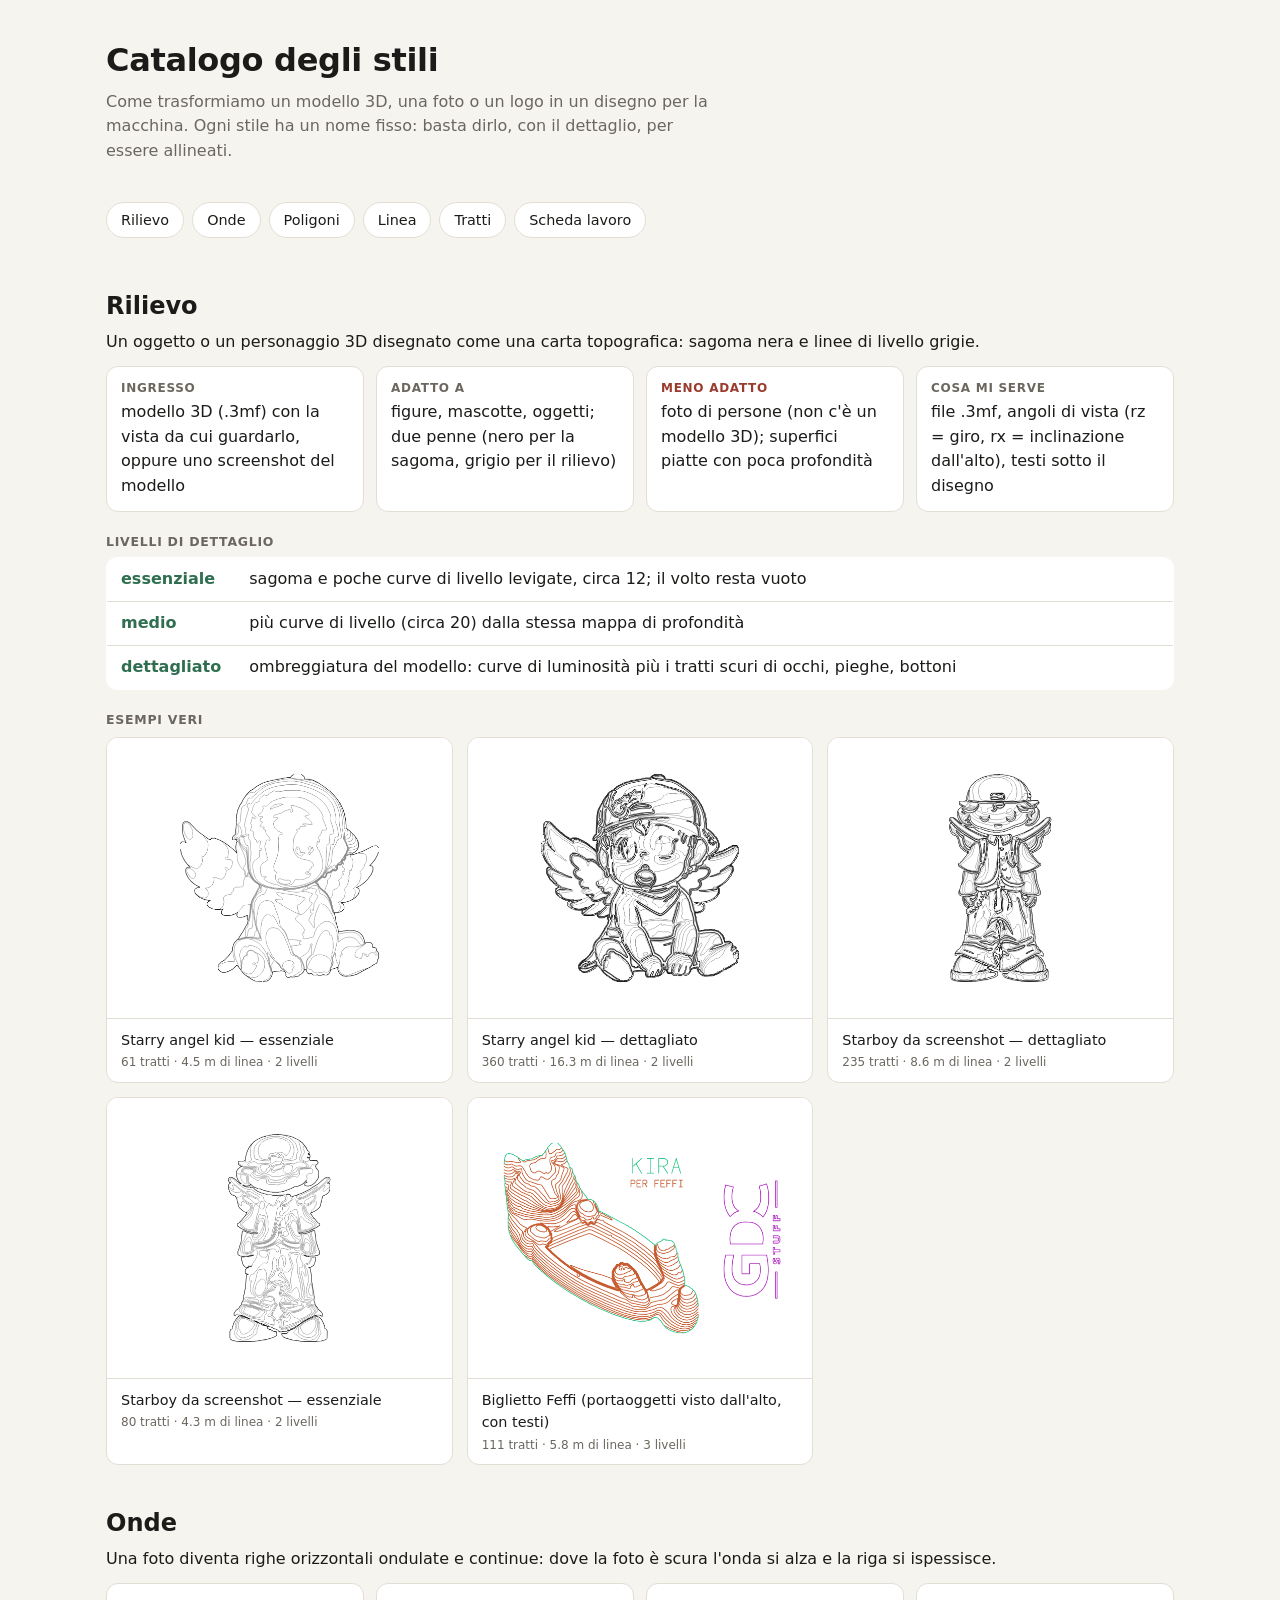
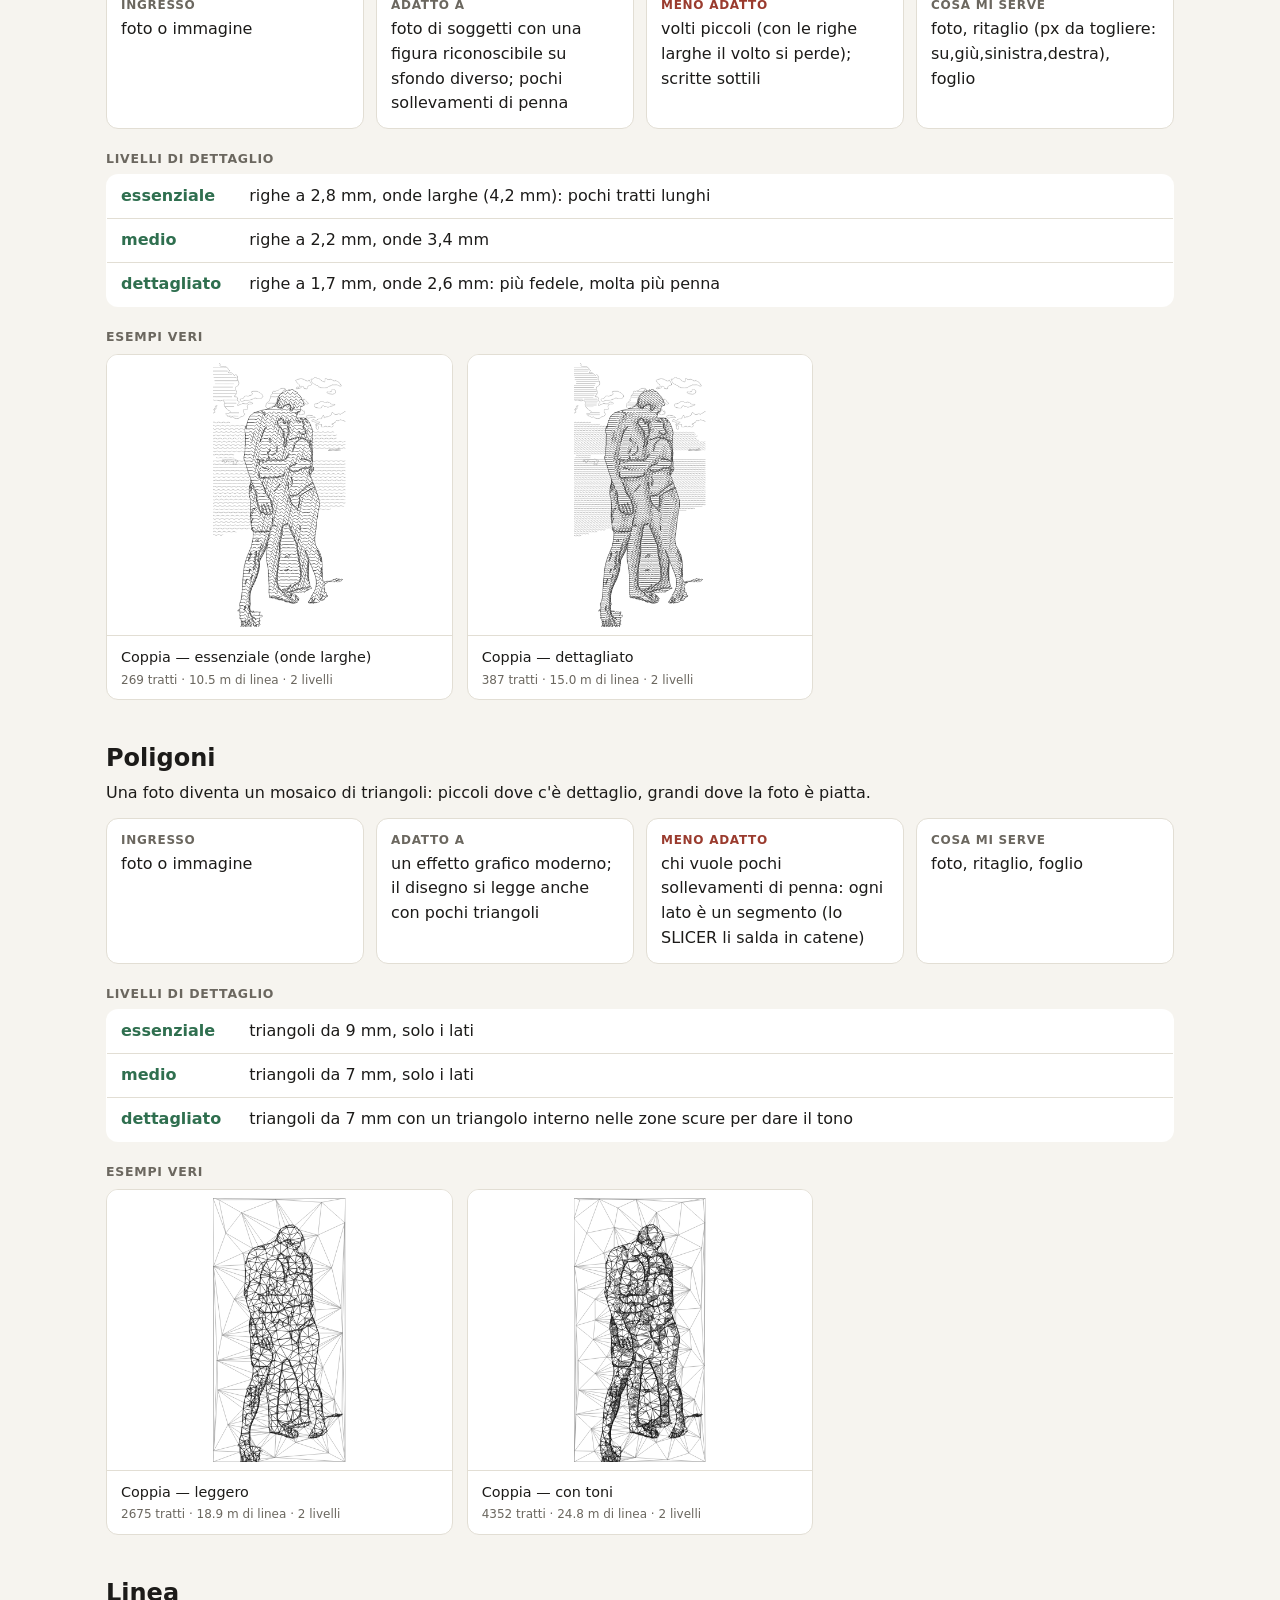
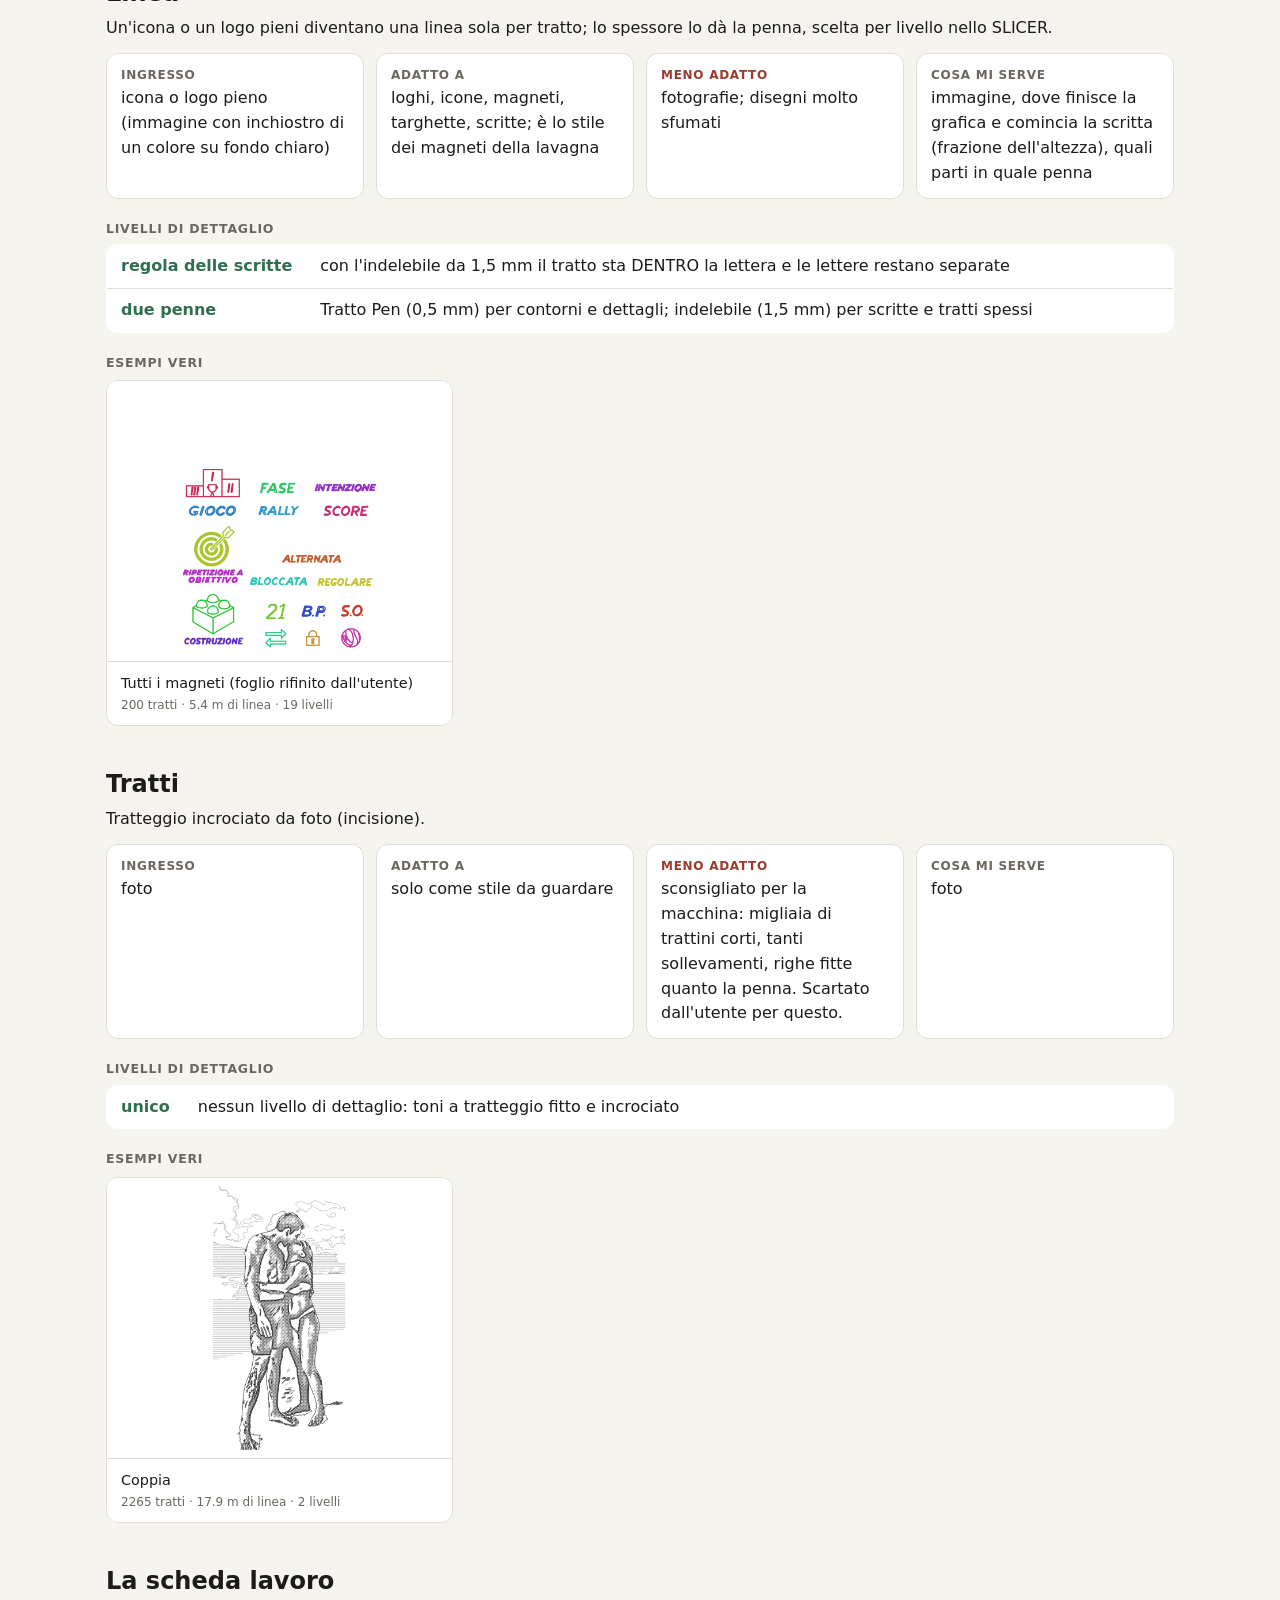
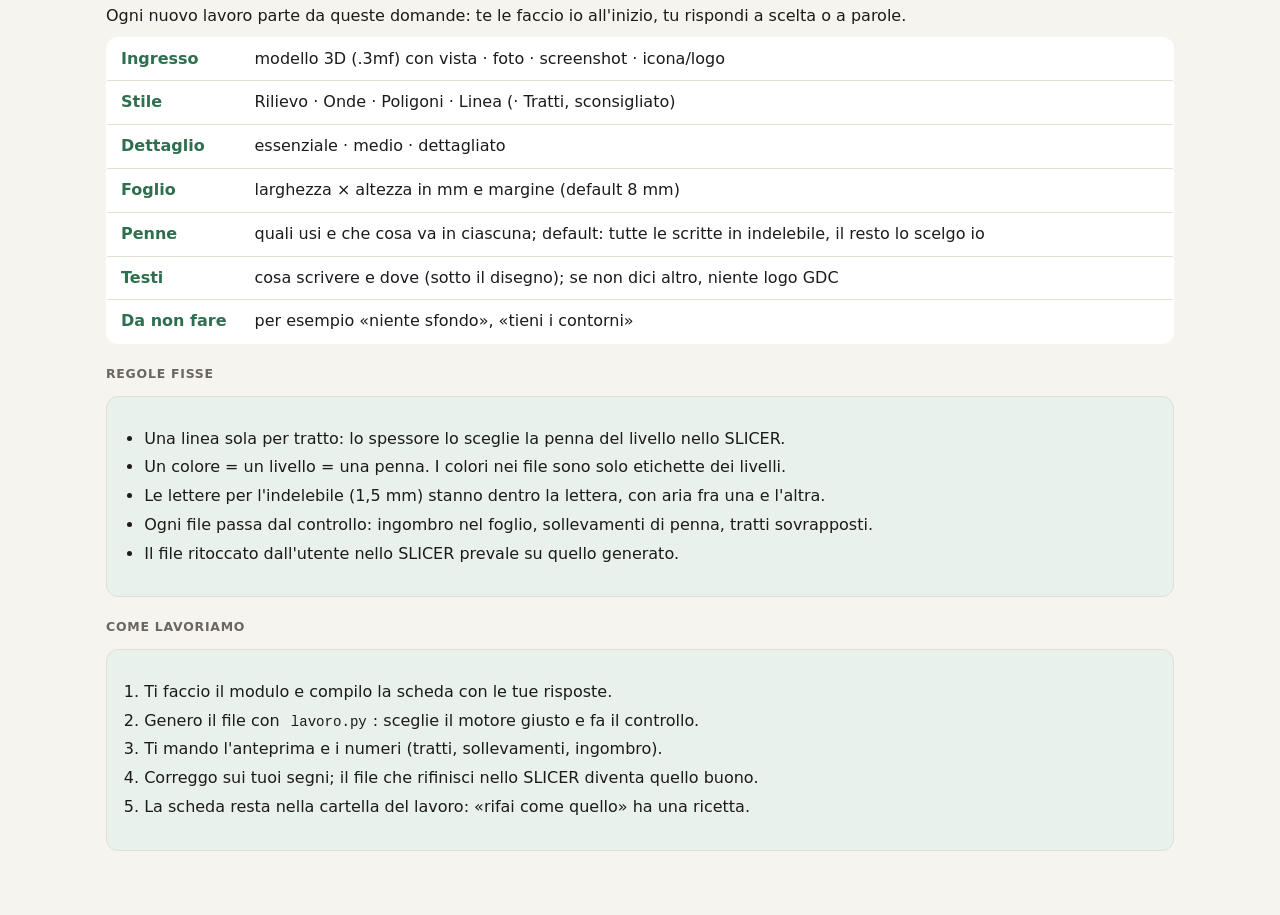
==== stampe/catalogo/index.html @ 612699ee "Stampe: scheda lavoro, lavoro.py unico, controlla.py, stile Linea, catalogo con anteprime Co-Authore" ====
<!doctype html><html lang="it"><head><meta charset="utf-8"><meta name="viewport" content="width=device-width,initial-scale=1"><title>Catalogo stili</title><style>
:root{--bg:#f6f4ef;--card:#fff;--ink:#1c1b19;--mut:#6b675f;--line:#e2ded4;--acc:#2f6f4f;--acc2:#e9f1ec;--bad:#9a3b2e}
@media (prefers-color-scheme:dark){:root{--bg:#171715;--card:#22211f;--ink:#efece4;--mut:#a39f94;--line:#383630;--acc:#7fc29c;--acc2:#1f2e26;--bad:#e08b7d}}
*{box-sizing:border-box}html{scroll-behavior:smooth}
body{margin:0;background:var(--bg);color:var(--ink);font:16px/1.55 system-ui,-apple-system,Segoe UI,Roboto,sans-serif}
.w{max-width:1100px;margin:0 auto;padding:0 16px 64px}
header{padding:36px 0 8px}h1{font-size:2rem;margin:0 0 4px;letter-spacing:-.01em}header p{color:var(--mut);margin:0;max-width:60ch}
nav{display:flex;flex-wrap:wrap;gap:8px;margin:20px 0 4px;position:sticky;top:0;background:var(--bg);padding:10px 0;z-index:2}
nav a{padding:6px 14px;border:1px solid var(--line);border-radius:99px;color:var(--ink);text-decoration:none;font-size:.9rem;background:var(--card)}
nav a:hover{border-color:var(--acc);color:var(--acc)}
section{margin-top:40px;scroll-margin-top:64px}h2{font-size:1.5rem;margin:0 0 4px}h3{font-size:1rem;margin:20px 0 6px;color:var(--mut);font-weight:600;text-transform:uppercase;letter-spacing:.06em;font-size:.78rem}
.lead{margin:0 0 8px}.meta{display:grid;grid-template-columns:repeat(auto-fit,minmax(240px,1fr));gap:12px;margin:12px 0}
.meta div{background:var(--card);border:1px solid var(--line);border-radius:12px;padding:12px 14px}.meta b{display:block;font-size:.75rem;text-transform:uppercase;letter-spacing:.06em;color:var(--mut);margin-bottom:2px}
.meta .no b{color:var(--bad)}
table{border-collapse:collapse;width:100%;background:var(--card);border:1px solid var(--line);border-radius:12px;overflow:hidden}
td{padding:9px 14px;border-top:1px solid var(--line);vertical-align:top}tr:first-child td{border-top:0}td:first-child{white-space:nowrap;font-weight:600;color:var(--acc);width:1%}
.gal{display:grid;grid-template-columns:repeat(auto-fill,minmax(260px,1fr));gap:14px;margin-top:8px}
figure{margin:0;background:var(--card);border:1px solid var(--line);border-radius:12px;overflow:hidden}
figure img{display:block;width:100%;height:280px;object-fit:contain;background:#fff;padding:8px}
figcaption{padding:10px 14px;font-size:.9rem;border-top:1px solid var(--line)}figcaption small{display:block;color:var(--mut);margin-top:2px}
ol,ul{padding-left:1.2em}li{margin:4px 0}.box{background:var(--acc2);border:1px solid var(--line);border-radius:12px;padding:14px 18px;margin-top:12px}
code{background:var(--acc2);padding:1px 6px;border-radius:6px;font-size:.88em}
</style></head><body><div class="w"><header><h1>Catalogo degli stili</h1><p>Come trasformiamo un modello 3D, una foto o un logo in un disegno per la macchina. Ogni stile ha un nome fisso: basta dirlo, con il dettaglio, per essere allineati.</p></header><nav><a href="#rilievo">Rilievo</a><a href="#onde">Onde</a><a href="#poligoni">Poligoni</a><a href="#linea">Linea</a><a href="#tratti">Tratti</a><a href="#scheda">Scheda lavoro</a></nav><section id="rilievo"><h2>Rilievo</h2><p class="lead">Un oggetto o un personaggio 3D disegnato come una carta topografica: sagoma nera e linee di livello grigie.</p><div class="meta"><div><b>Ingresso</b>modello 3D (.3mf) con la vista da cui guardarlo, oppure uno screenshot del modello</div><div><b>Adatto a</b>figure, mascotte, oggetti; due penne (nero per la sagoma, grigio per il rilievo)</div><div class="no"><b>Meno adatto</b>foto di persone (non c&#x27;è un modello 3D); superfici piatte con poca profondità</div><div><b>Cosa mi serve</b>file .3mf, angoli di vista (rz = giro, rx = inclinazione dall&#x27;alto), testi sotto il disegno</div></div><h3>Livelli di dettaglio</h3><table><tr><td>essenziale</td><td>sagoma e poche curve di livello levigate, circa 12; il volto resta vuoto</td></tr><tr><td>medio</td><td>più curve di livello (circa 20) dalla stessa mappa di profondità</td></tr><tr><td>dettagliato</td><td>ombreggiatura del modello: curve di luminosità più i tratti scuri di occhi, pieghe, bottoni</td></tr></table><h3>Esempi veri</h3><div class="gal"><figure><img alt="Starry angel kid — essenziale" src="[data-uri]"><figcaption>Starry angel kid — essenziale<small>61 tratti · 4.5 m di linea · 2 livelli</small></figcaption></figure><figure><img alt="Starry angel kid — dettagliato" src="[data-uri]"><figcaption>Starry angel kid — dettagliato<small>360 tratti · 16.3 m di linea · 2 livelli</small></figcaption></figure><figure><img alt="Starboy da screenshot — dettagliato" src="[data-uri]"><figcaption>Starboy da screenshot — dettagliato<small>235 tratti · 8.6 m di linea · 2 livelli</small></figcaption></figure><figure><img alt="Starboy da screenshot — essenziale" src="[data-uri]"><figcaption>Starboy da screenshot — essenziale<small>80 tratti · 4.3 m di linea · 2 livelli</small></figcaption></figure><figure><img alt="Biglietto Feffi (portaoggetti visto dall&#x27;alto, con testi)" src="[data-uri]"><figcaption>Biglietto Feffi (portaoggetti visto dall&#x27;alto, con testi)<small>111 tratti · 5.8 m di linea · 3 livelli</small></figcaption></figure></div></section><section id="onde"><h2>Onde</h2><p class="lead">Una foto diventa righe orizzontali ondulate e continue: dove la foto è scura l&#x27;onda si alza e la riga si ispessisce.</p><div class="meta"><div><b>Ingresso</b>foto o immagine</div><div><b>Adatto a</b>foto di soggetti con una figura riconoscibile su sfondo diverso; pochi sollevamenti di penna</div><div class="no"><b>Meno adatto</b>volti piccoli (con le righe larghe il volto si perde); scritte sottili</div><div><b>Cosa mi serve</b>foto, ritaglio (px da togliere: su,giù,sinistra,destra), foglio</div></div><h3>Livelli di dettaglio</h3><table><tr><td>essenziale</td><td>righe a 2,8 mm, onde larghe (4,2 mm): pochi tratti lunghi</td></tr><tr><td>medio</td><td>righe a 2,2 mm, onde 3,4 mm</td></tr><tr><td>dettagliato</td><td>righe a 1,7 mm, onde 2,6 mm: più fedele, molta più penna</td></tr></table><h3>Esempi veri</h3><div class="gal"><figure><img alt="Coppia — essenziale (onde larghe)" src="[data-uri]"><figcaption>Coppia — essenziale (onde larghe)<small>269 tratti · 10.5 m di linea · 2 livelli</small></figcaption></figure><figure><img alt="Coppia — dettagliato" src="[data-uri]"><figcaption>Coppia — dettagliato<small>387 tratti · 15.0 m di linea · 2 livelli</small></figcaption></figure></div></section><section id="poligoni"><h2>Poligoni</h2><p class="lead">Una foto diventa un mosaico di triangoli: piccoli dove c&#x27;è dettaglio, grandi dove la foto è piatta.</p><div class="meta"><div><b>Ingresso</b>foto o immagine</div><div><b>Adatto a</b>un effetto grafico moderno; il disegno si legge anche con pochi triangoli</div><div class="no"><b>Meno adatto</b>chi vuole pochi sollevamenti di penna: ogni lato è un segmento (lo SLICER li salda in catene)</div><div><b>Cosa mi serve</b>foto, ritaglio, foglio</div></div><h3>Livelli di dettaglio</h3><table><tr><td>essenziale</td><td>triangoli da 9 mm, solo i lati</td></tr><tr><td>medio</td><td>triangoli da 7 mm, solo i lati</td></tr><tr><td>dettagliato</td><td>triangoli da 7 mm con un triangolo interno nelle zone scure per dare il tono</td></tr></table><h3>Esempi veri</h3><div class="gal"><figure><img alt="Coppia — leggero" src="[data-uri]"><figcaption>Coppia — leggero<small>2675 tratti · 18.9 m di linea · 2 livelli</small></figcaption></figure><figure><img alt="Coppia — con toni" src="[data-uri]"><figcaption>Coppia — con toni<small>4352 tratti · 24.8 m di linea · 2 livelli</small></figcaption></figure></div></section><section id="linea"><h2>Linea</h2><p class="lead">Un&#x27;icona o un logo pieni diventano una linea sola per tratto; lo spessore lo dà la penna, scelta per livello nello SLICER.</p><div class="meta"><div><b>Ingresso</b>icona o logo pieno (immagine con inchiostro di un colore su fondo chiaro)</div><div><b>Adatto a</b>loghi, icone, magneti, targhette, scritte; è lo stile dei magneti della lavagna</div><div class="no"><b>Meno adatto</b>fotografie; disegni molto sfumati</div><div><b>Cosa mi serve</b>immagine, dove finisce la grafica e comincia la scritta (frazione dell&#x27;altezza), quali parti in quale penna</div></div><h3>Livelli di dettaglio</h3><table><tr><td>regola delle scritte</td><td>con l&#x27;indelebile da 1,5 mm il tratto sta DENTRO la lettera e le lettere restano separate</td></tr><tr><td>due penne</td><td>Tratto Pen (0,5 mm) per contorni e dettagli; indelebile (1,5 mm) per scritte e tratti spessi</td></tr></table><h3>Esempi veri</h3><div class="gal"><figure><img alt="Tutti i magneti (foglio rifinito dall&#x27;utente)" src="[data-uri]"><figcaption>Tutti i magneti (foglio rifinito dall&#x27;utente)<small>200 tratti · 5.4 m di linea · 19 livelli</small></figcaption></figure></div></section><section id="tratti"><h2>Tratti</h2><p class="lead">Tratteggio incrociato da foto (incisione).</p><div class="meta"><div><b>Ingresso</b>foto</div><div><b>Adatto a</b>solo come stile da guardare</div><div class="no"><b>Meno adatto</b>sconsigliato per la macchina: migliaia di trattini corti, tanti sollevamenti, righe fitte quanto la penna. Scartato dall&#x27;utente per questo.</div><div><b>Cosa mi serve</b>foto</div></div><h3>Livelli di dettaglio</h3><table><tr><td>unico</td><td>nessun livello di dettaglio: toni a tratteggio fitto e incrociato</td></tr></table><h3>Esempi veri</h3><div class="gal"><figure><img alt="Coppia" src="[data-uri]"><figcaption>Coppia<small>2265 tratti · 17.9 m di linea · 2 livelli</small></figcaption></figure></div></section><section id="scheda"><h2>La scheda lavoro</h2><p class="lead">Ogni nuovo lavoro parte da queste domande: te le faccio io all'inizio, tu rispondi a scelta o a parole.</p><table><tr><td>Ingresso</td><td>modello 3D (.3mf) con vista · foto · screenshot · icona/logo</td></tr><tr><td>Stile</td><td>Rilievo · Onde · Poligoni · Linea (· Tratti, sconsigliato)</td></tr><tr><td>Dettaglio</td><td>essenziale · medio · dettagliato</td></tr><tr><td>Foglio</td><td>larghezza × altezza in mm e margine (default 8 mm)</td></tr><tr><td>Penne</td><td>quali usi e che cosa va in ciascuna; default: tutte le scritte in indelebile, il resto lo scelgo io</td></tr><tr><td>Testi</td><td>cosa scrivere e dove (sotto il disegno); se non dici altro, niente logo GDC</td></tr><tr><td>Da non fare</td><td>per esempio «niente sfondo», «tieni i contorni»</td></tr></table><h3>Regole fisse</h3><div class="box"><ul><li>Una linea sola per tratto: lo spessore lo sceglie la penna del livello nello SLICER.</li><li>Un colore = un livello = una penna. I colori nei file sono solo etichette dei livelli.</li><li>Le lettere per l&#x27;indelebile (1,5 mm) stanno dentro la lettera, con aria fra una e l&#x27;altra.</li><li>Ogni file passa dal controllo: ingombro nel foglio, sollevamenti di penna, tratti sovrapposti.</li><li>Il file ritoccato dall&#x27;utente nello SLICER prevale su quello generato.</li></ul></div><h3>Come lavoriamo</h3><div class="box"><ol><li>Ti faccio il modulo e compilo la scheda con le tue risposte.</li><li>Genero il file con <code>lavoro.py</code>: sceglie il motore giusto e fa il controllo.</li><li>Ti mando l'anteprima e i numeri (tratti, sollevamenti, ingombro).</li><li>Correggo sui tuoi segni; il file che rifinisci nello SLICER diventa quello buono.</li><li>La scheda resta nella cartella del lavoro: «rifai come quello» ha una ricetta.</li></ol></div></section></div></body></html>
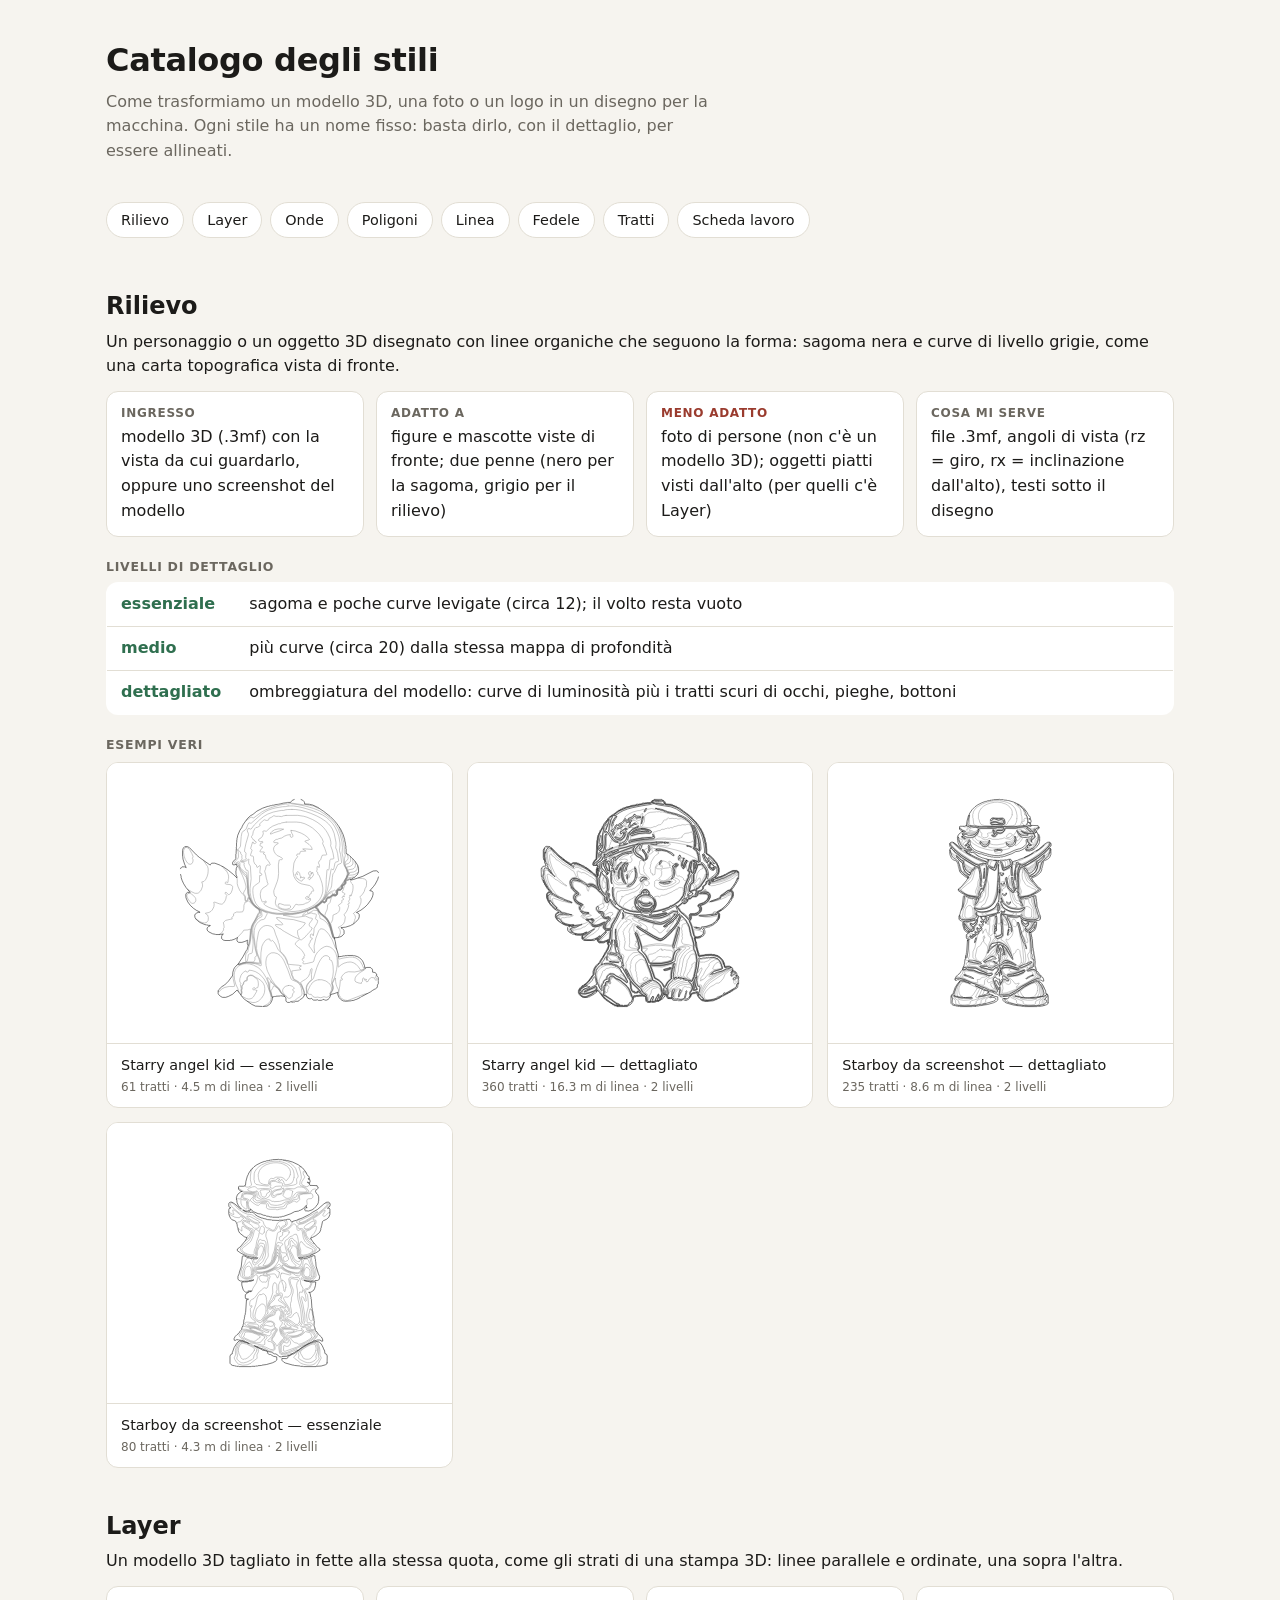
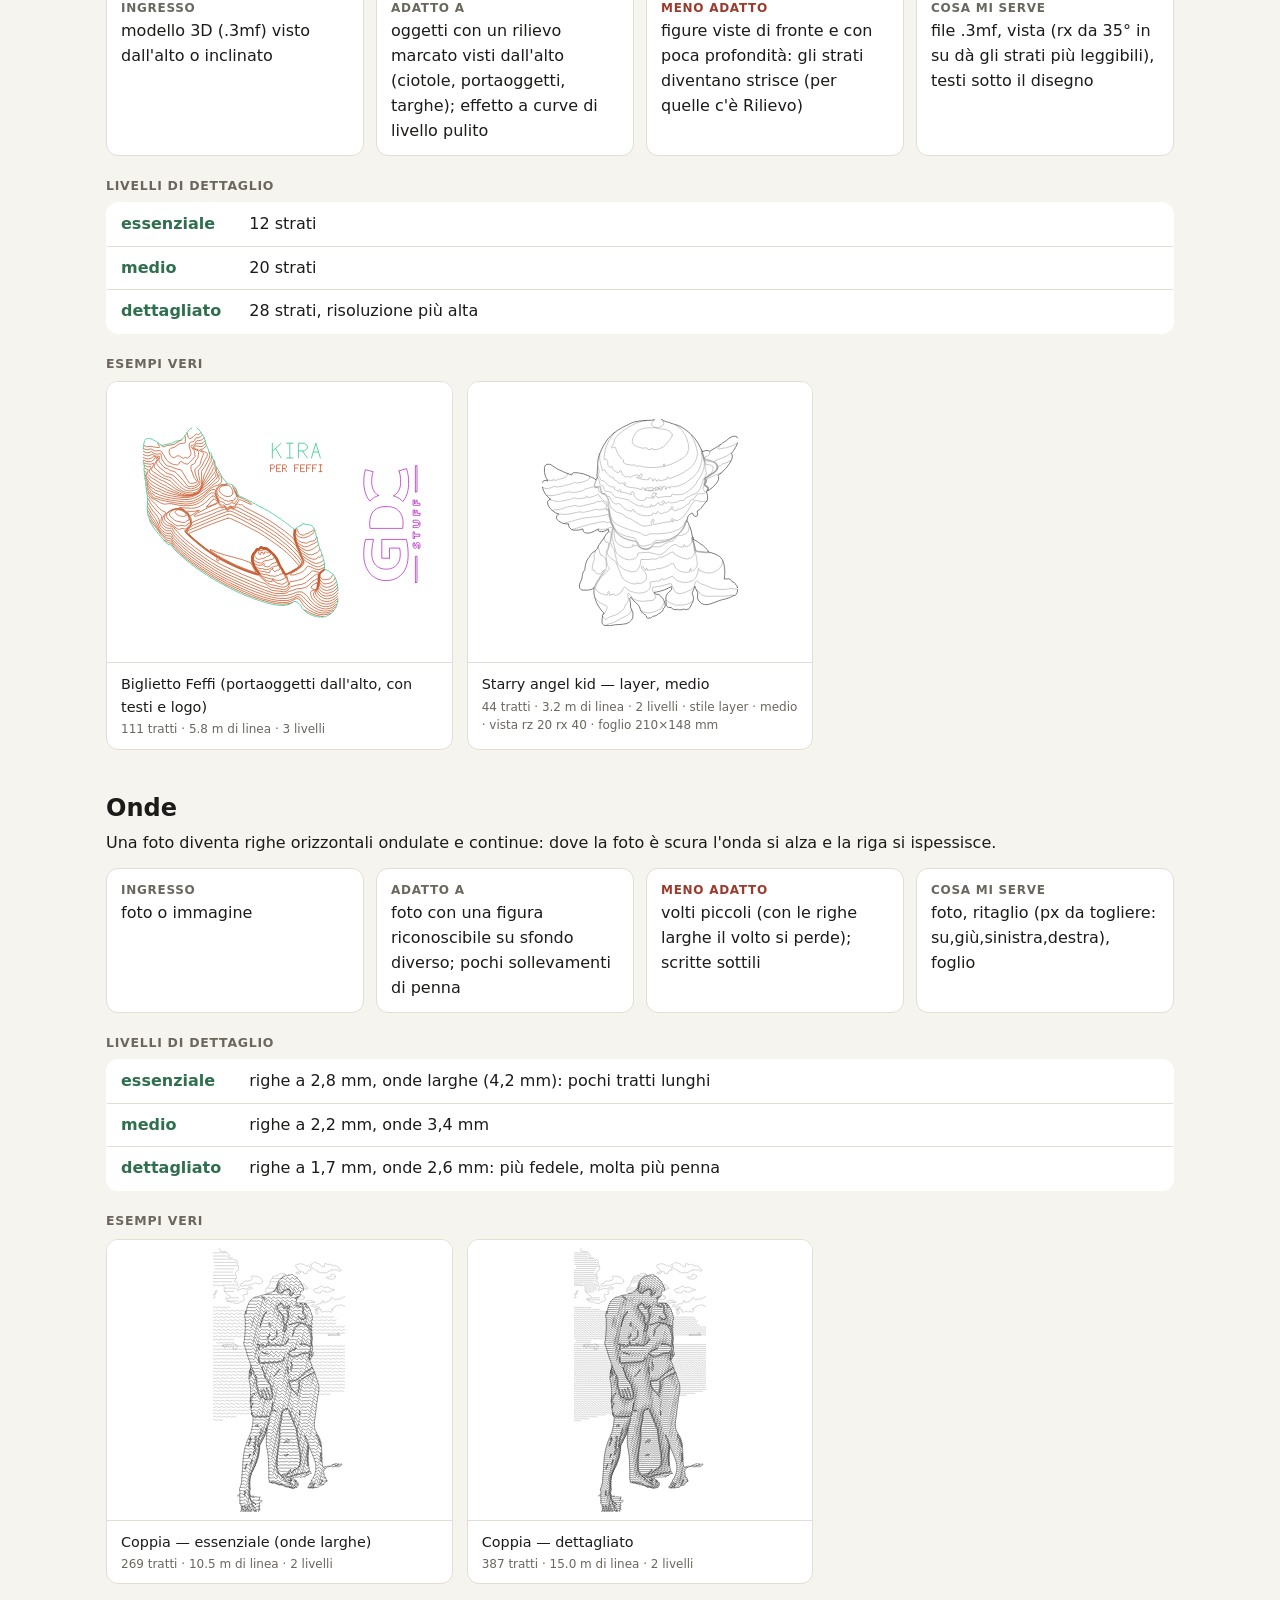
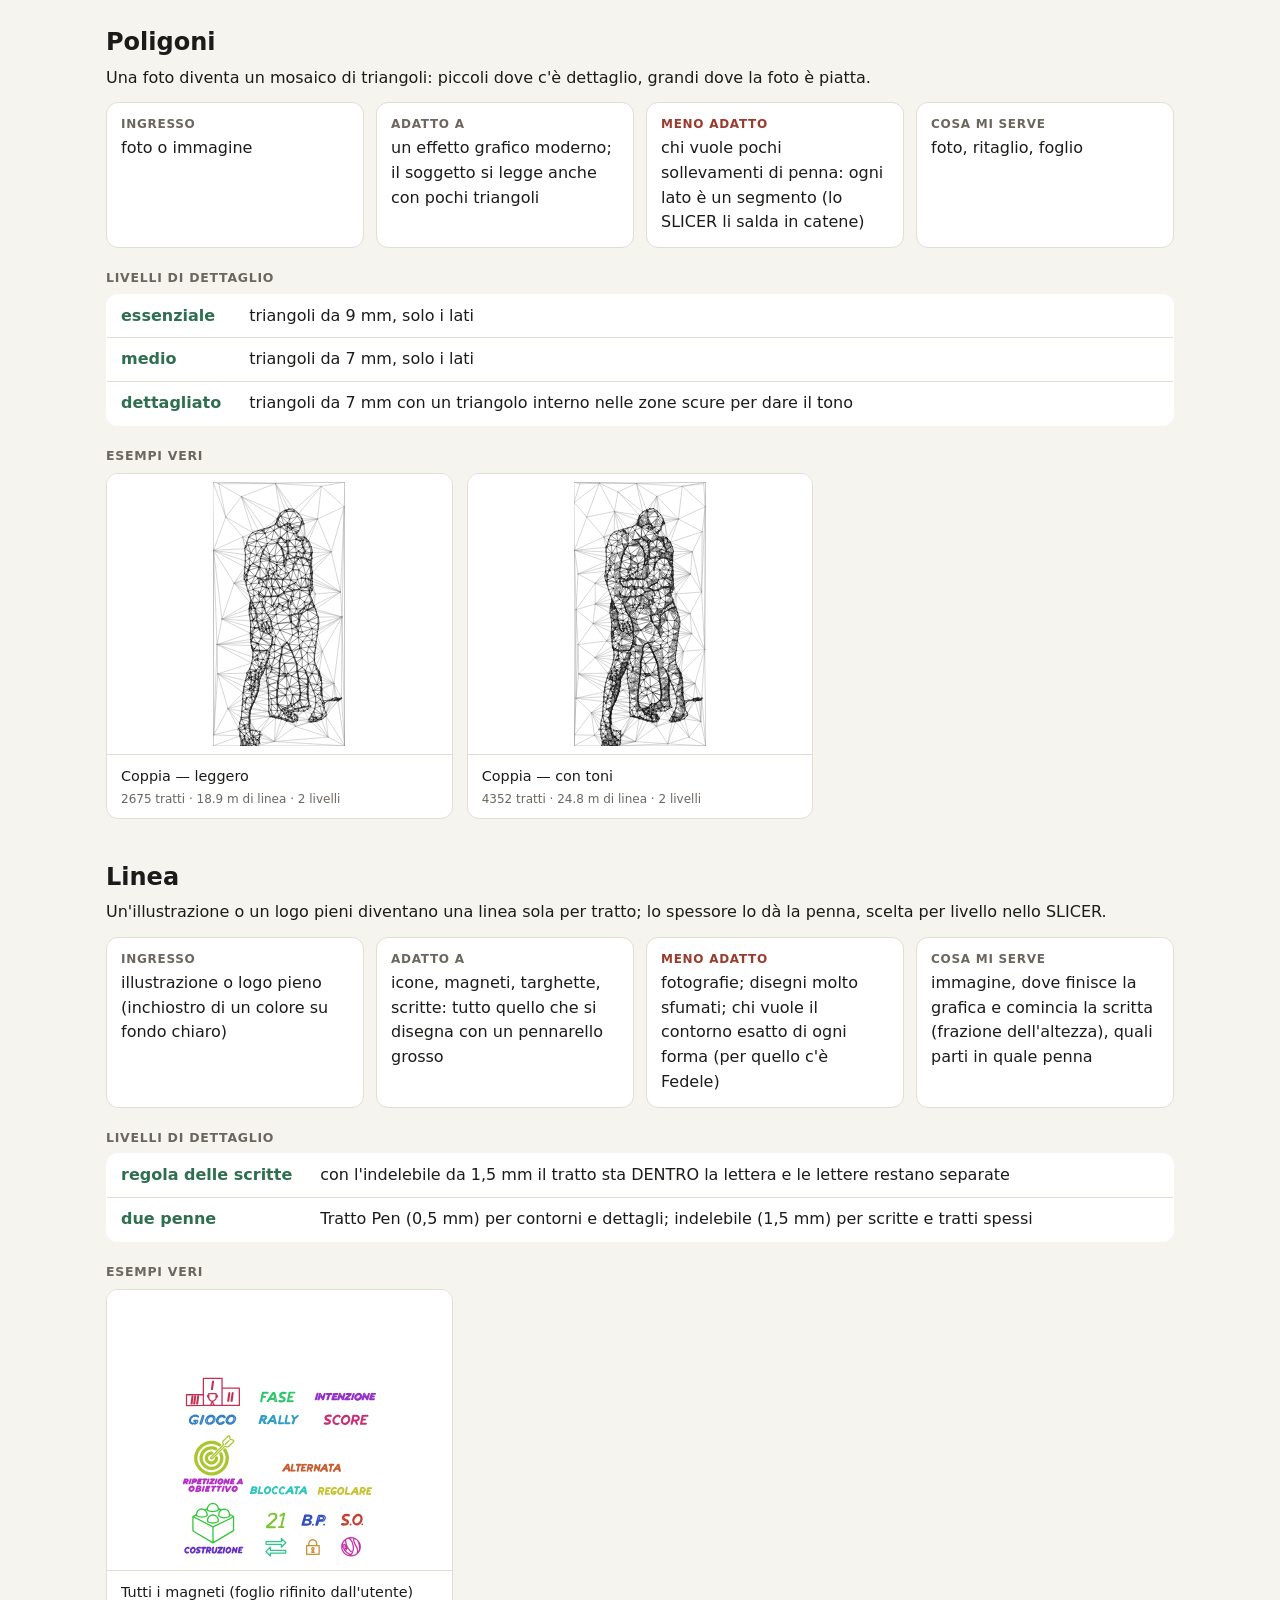
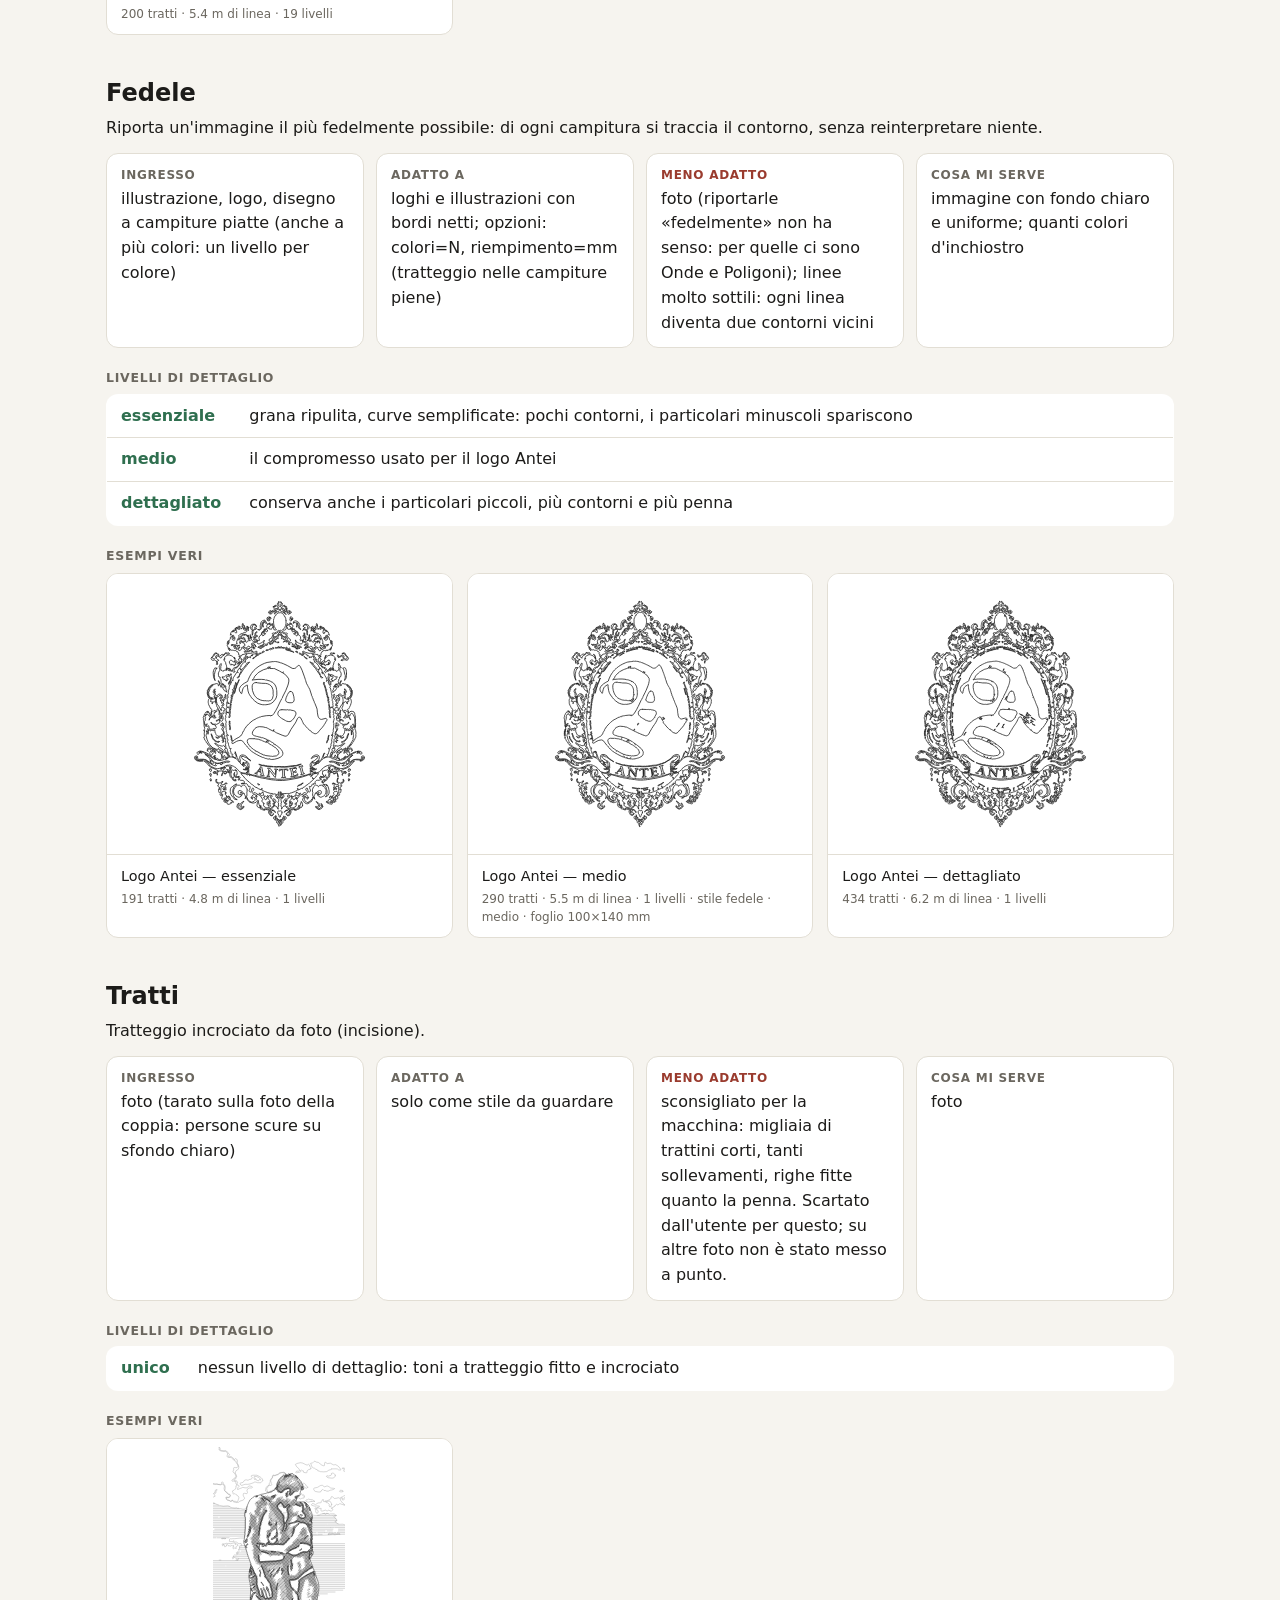
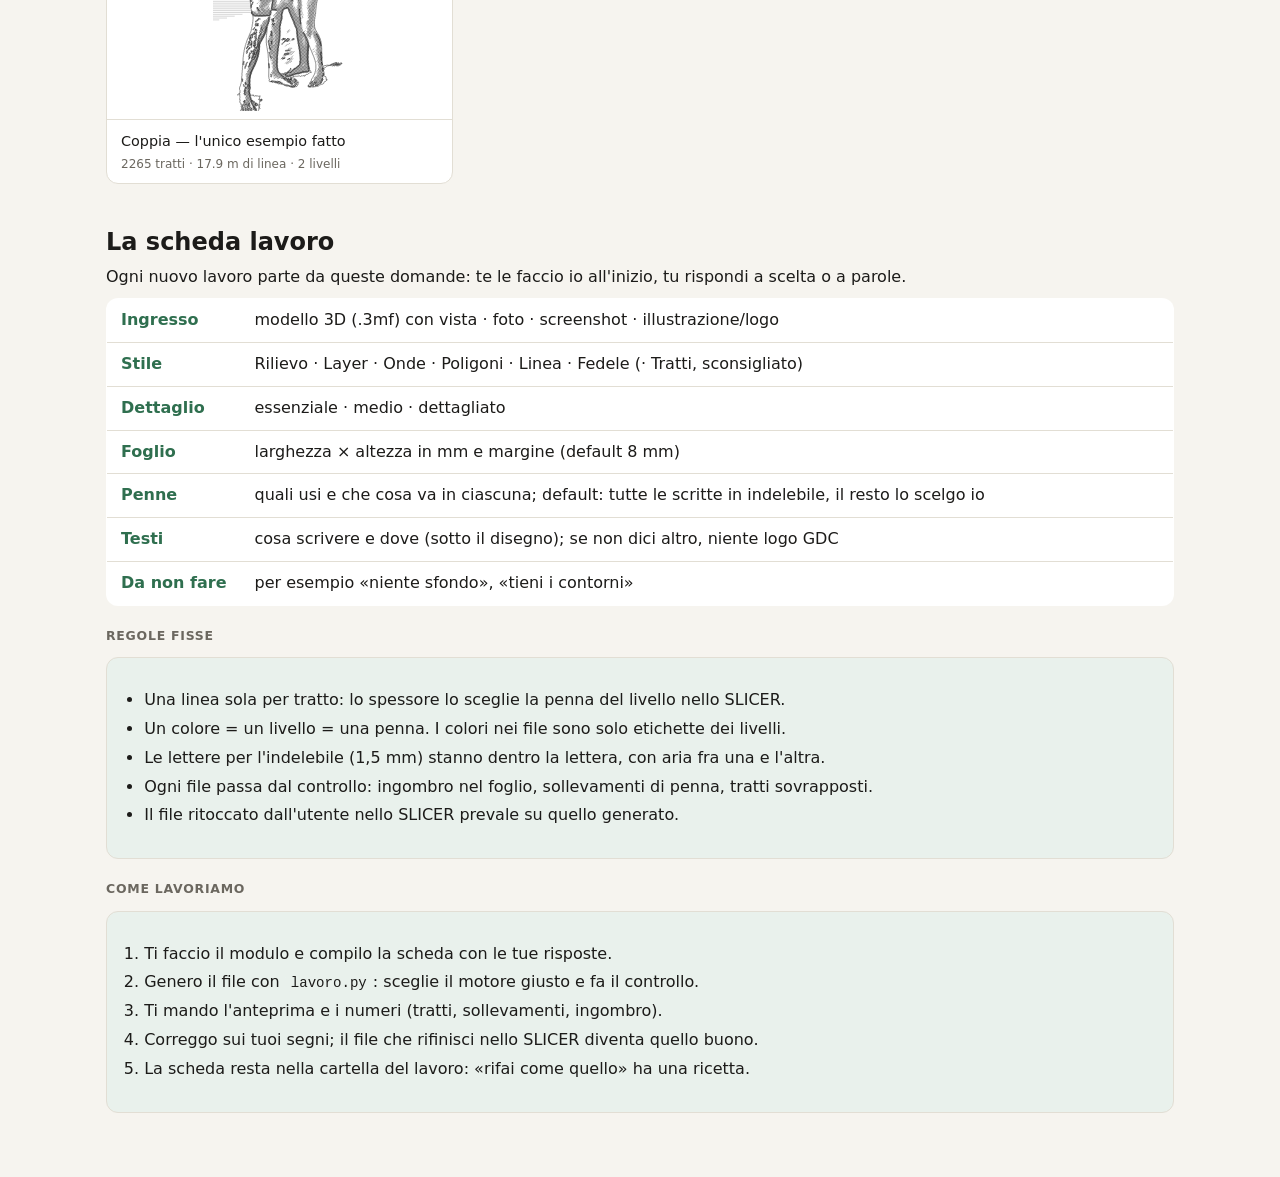
==== commit 51a0a9ee: "Stampe: stili Layer e Fedele, catalogo con anteprime apribili in grande, esempi nuovi Co-Authored-By" ====
--- a/stampe/catalogo/index.html
+++ b/stampe/catalogo/index.html
@@ -16,8 +16,33 @@
 td{padding:9px 14px;border-top:1px solid var(--line);vertical-align:top}tr:first-child td{border-top:0}td:first-child{white-space:nowrap;font-weight:600;color:var(--acc);width:1%}
 .gal{display:grid;grid-template-columns:repeat(auto-fill,minmax(260px,1fr));gap:14px;margin-top:8px}
 figure{margin:0;background:var(--card);border:1px solid var(--line);border-radius:12px;overflow:hidden}
-figure img{display:block;width:100%;height:280px;object-fit:contain;background:#fff;padding:8px}
+figure button{display:block;width:100%;padding:0;border:0;background:#fff;cursor:zoom-in}
+figure button:focus-visible{outline:3px solid var(--acc);outline-offset:-3px}
+figure img{display:block;width:100%;height:280px;object-fit:contain;padding:8px}
+figure button::after{content:"Apri in grande";position:absolute;right:10px;top:10px;font-size:.75rem;background:#000a;color:#fff;padding:3px 9px;border-radius:99px;opacity:0;transition:opacity .15s}
+figure{position:relative}figure:hover button::after,figure button:focus-visible::after{opacity:1}
+dialog{border:0;border-radius:14px;padding:0;width:min(96vw,1300px);max-height:96vh;background:var(--card);color:var(--ink)}
+dialog::backdrop{background:#000b}
+.vista{background:#fff;overflow:auto;max-height:80vh;text-align:center;cursor:zoom-in}
+.vista img{max-width:100%;max-height:78vh;display:inline-block}
+.vista.z{cursor:zoom-out;text-align:left}.vista.z img{max-width:none;max-height:none;width:260%}
+dialog header{display:flex;gap:12px;align-items:center;justify-content:space-between;padding:12px 16px;border-bottom:1px solid var(--line)}
+dialog header p{margin:0;font-size:.95rem}dialog header small{display:block;color:var(--mut)}
+dialog header button{border:1px solid var(--line);background:var(--bg);color:var(--ink);border-radius:99px;padding:6px 16px;cursor:pointer;font:inherit}
+dialog .aiuto{margin:0;padding:8px 16px;font-size:.8rem;color:var(--mut)}
 figcaption{padding:10px 14px;font-size:.9rem;border-top:1px solid var(--line)}figcaption small{display:block;color:var(--mut);margin-top:2px}
 ol,ul{padding-left:1.2em}li{margin:4px 0}.box{background:var(--acc2);border:1px solid var(--line);border-radius:12px;padding:14px 18px;margin-top:12px}
 code{background:var(--acc2);padding:1px 6px;border-radius:6px;font-size:.88em}
-</style></head><body><div class="w"><header><h1>Catalogo degli stili</h1><p>Come trasformiamo un modello 3D, una foto o un logo in un disegno per la macchina. Ogni stile ha un nome fisso: basta dirlo, con il dettaglio, per essere allineati.</p></header><nav><a href="#rilievo">Rilievo</a><a href="#onde">Onde</a><a href="#poligoni">Poligoni</a><a href="#linea">Linea</a><a href="#tratti">Tratti</a><a href="#scheda">Scheda lavoro</a></nav><section id="rilievo"><h2>Rilievo</h2><p class="lead">Un oggetto o un personaggio 3D disegnato come una carta topografica: sagoma nera e linee di livello grigie.</p><div class="meta"><div><b>Ingresso</b>modello 3D (.3mf) con la vista da cui guardarlo, oppure uno screenshot del modello</div><div><b>Adatto a</b>figure, mascotte, oggetti; due penne (nero per la sagoma, grigio per il rilievo)</div><div class="no"><b>Meno adatto</b>foto di persone (non c&#x27;è un modello 3D); superfici piatte con poca profondità</div><div><b>Cosa mi serve</b>file .3mf, angoli di vista (rz = giro, rx = inclinazione dall&#x27;alto), testi sotto il disegno</div></div><h3>Livelli di dettaglio</h3><table><tr><td>essenziale</td><td>sagoma e poche curve di livello levigate, circa 12; il volto resta vuoto</td></tr><tr><td>medio</td><td>più curve di livello (circa 20) dalla stessa mappa di profondità</td></tr><tr><td>dettagliato</td><td>ombreggiatura del modello: curve di luminosità più i tratti scuri di occhi, pieghe, bottoni</td></tr></table><h3>Esempi veri</h3><div class="gal"><figure><img alt="Starry angel kid — essenziale" src="[data-uri]"><figcaption>Starry angel kid — essenziale<small>61 tratti · 4.5 m di linea · 2 livelli</small></figcaption></figure><figure><img alt="Starry angel kid — dettagliato" src="[data-uri]"><figcaption>Starry angel kid — dettagliato<small>360 tratti · 16.3 m di linea · 2 livelli</small></figcaption></figure><figure><img alt="Starboy da screenshot — dettagliato" src="[data-uri]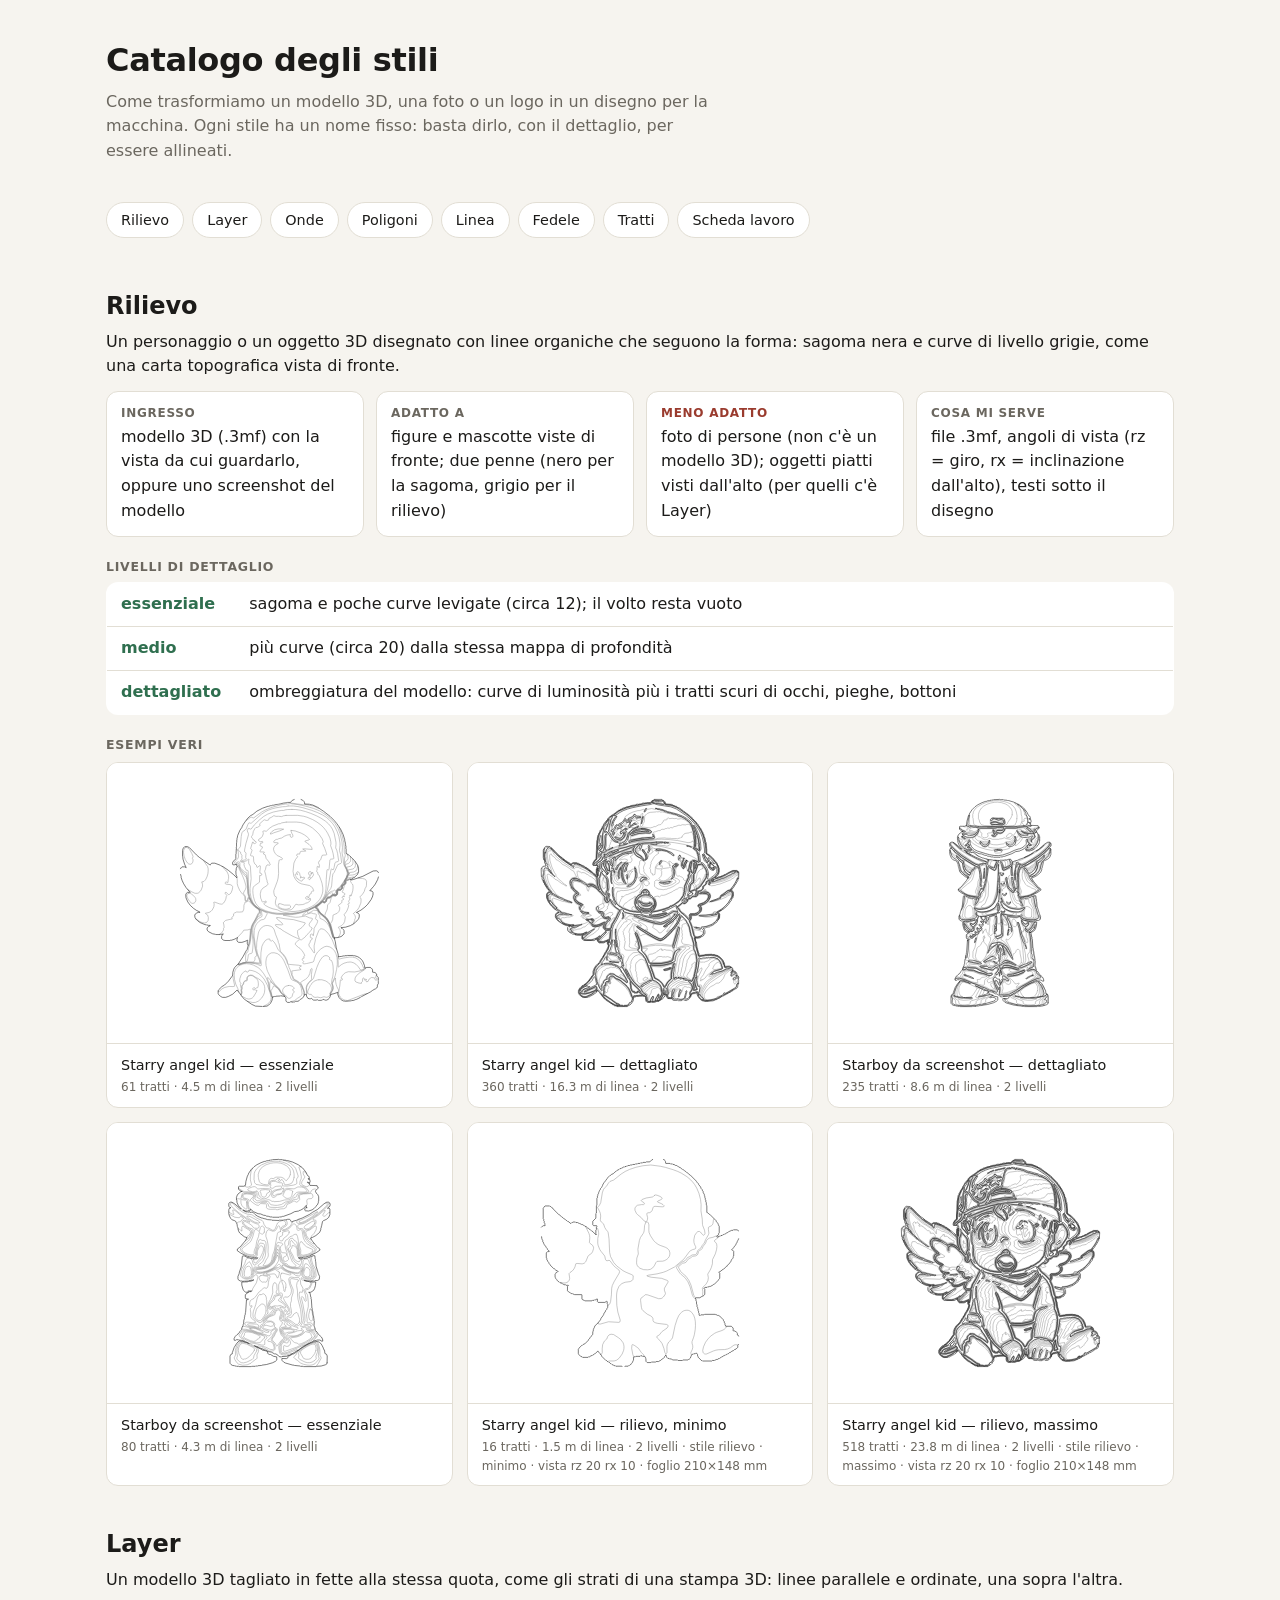
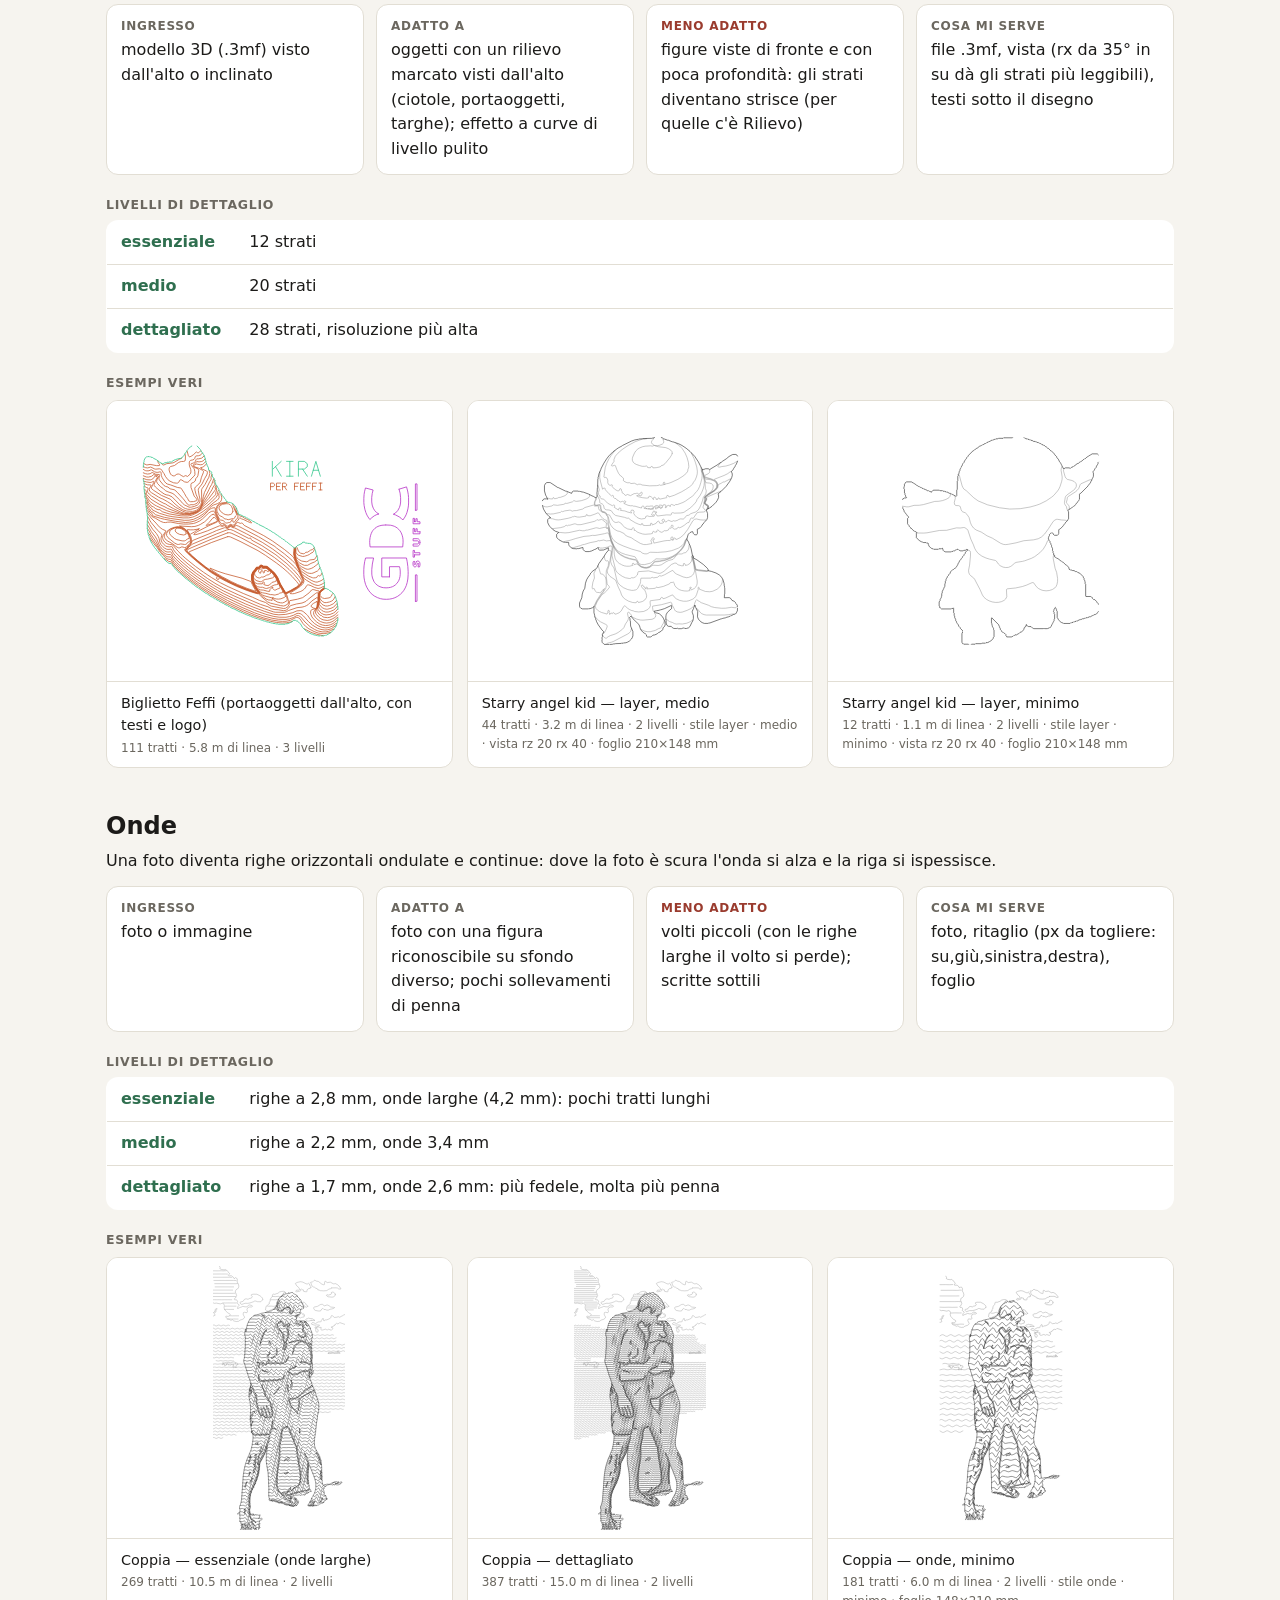
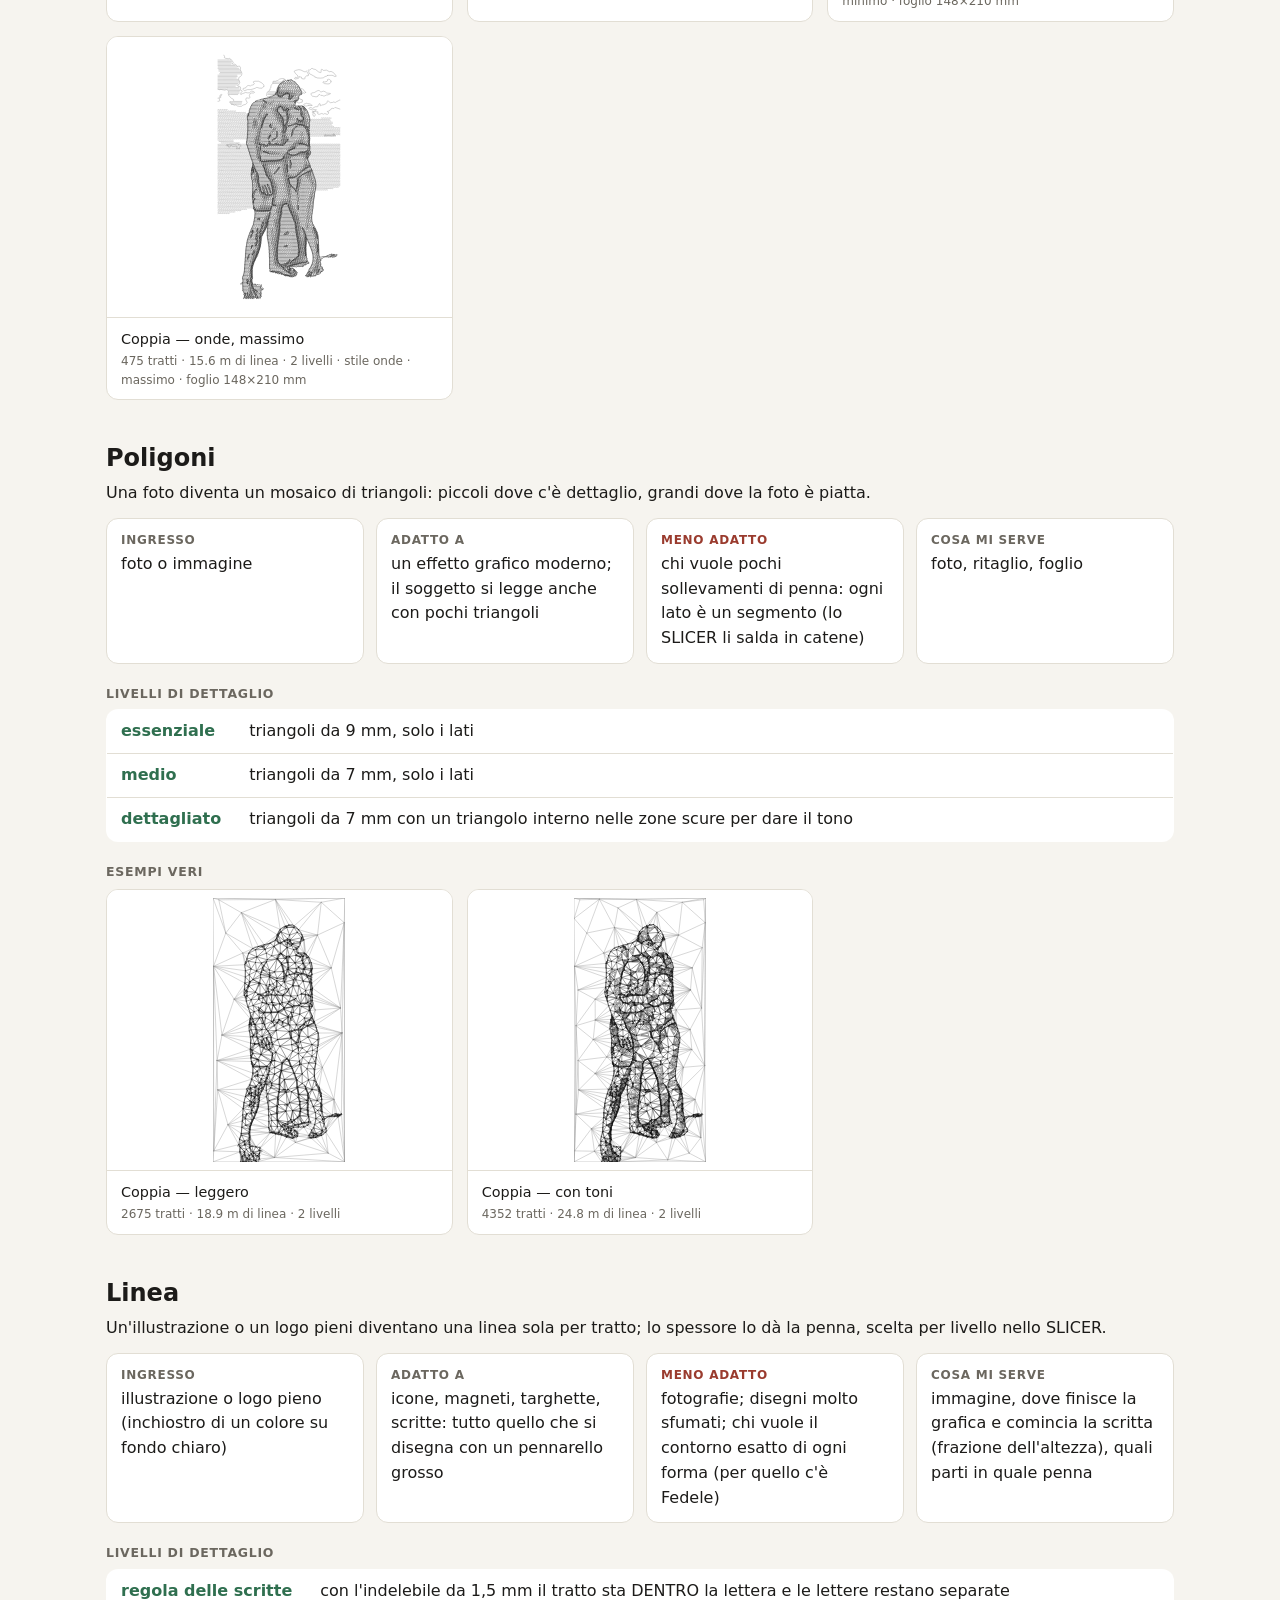
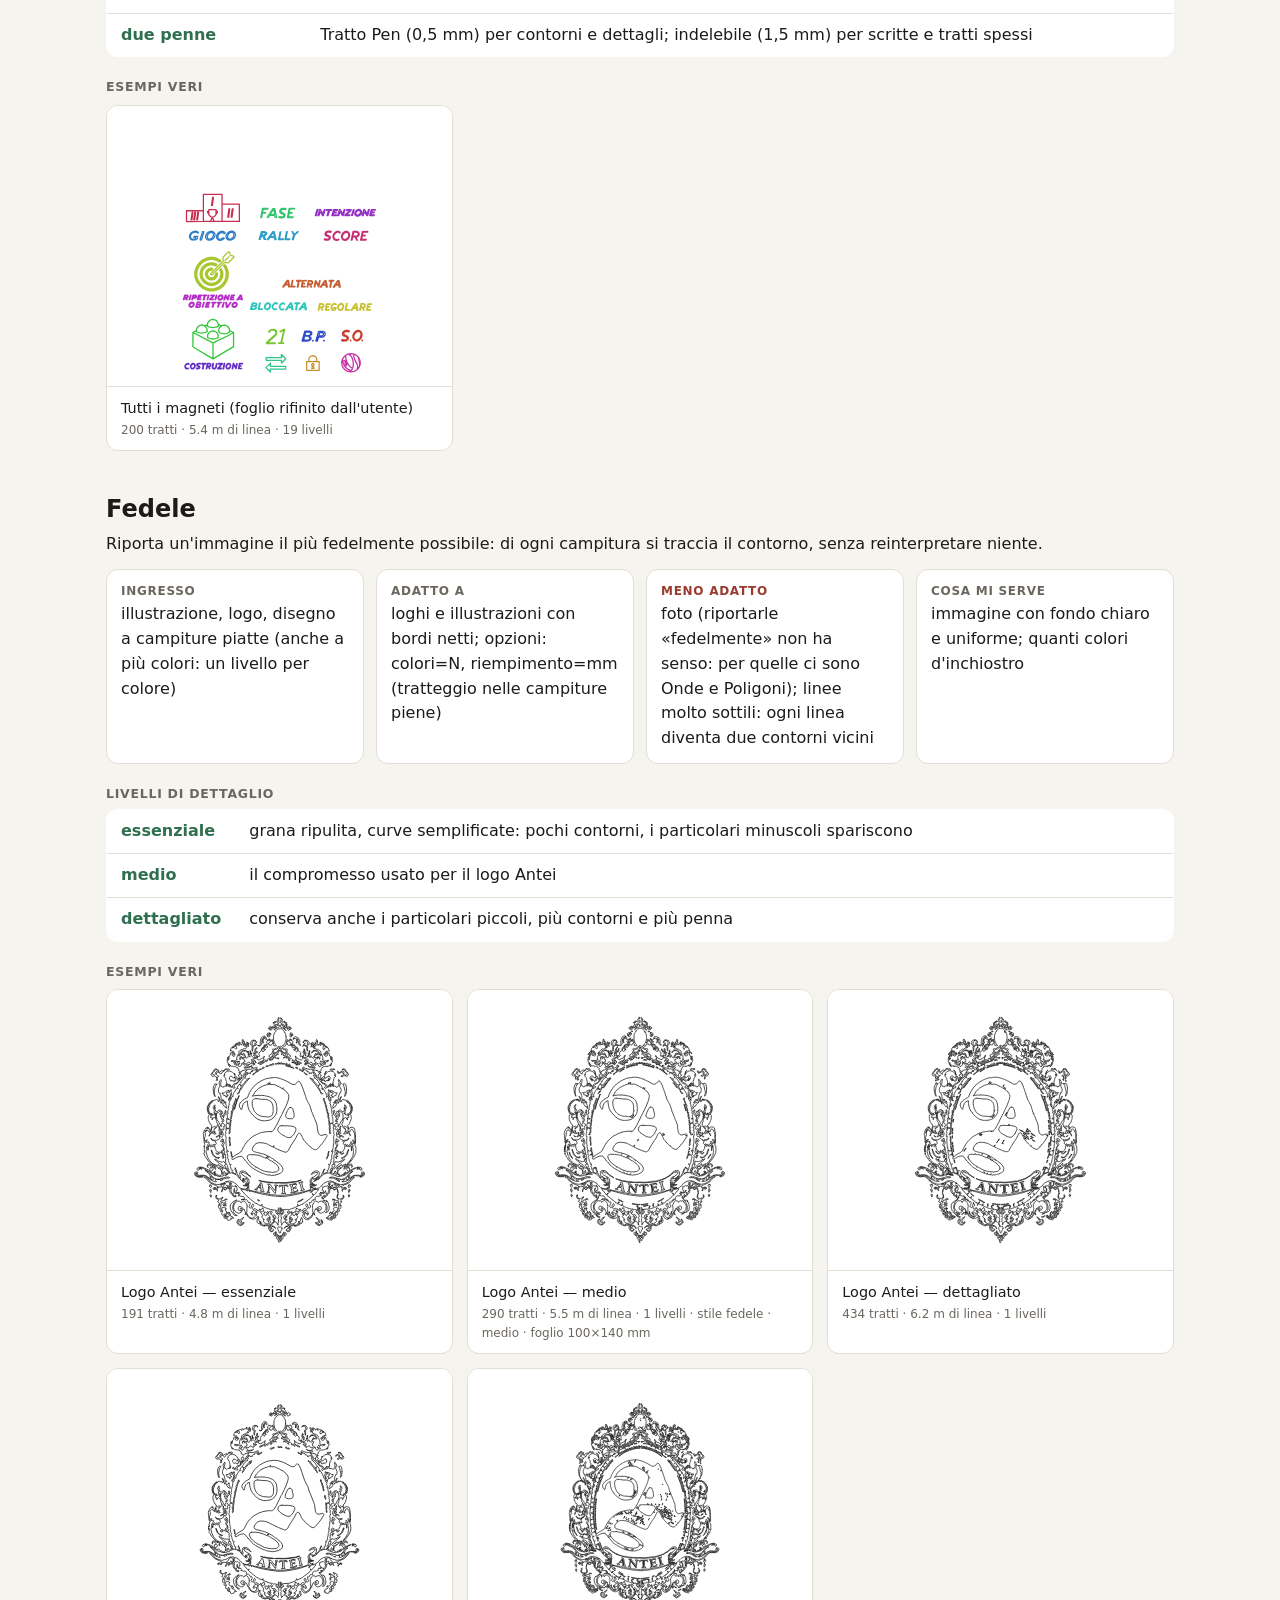
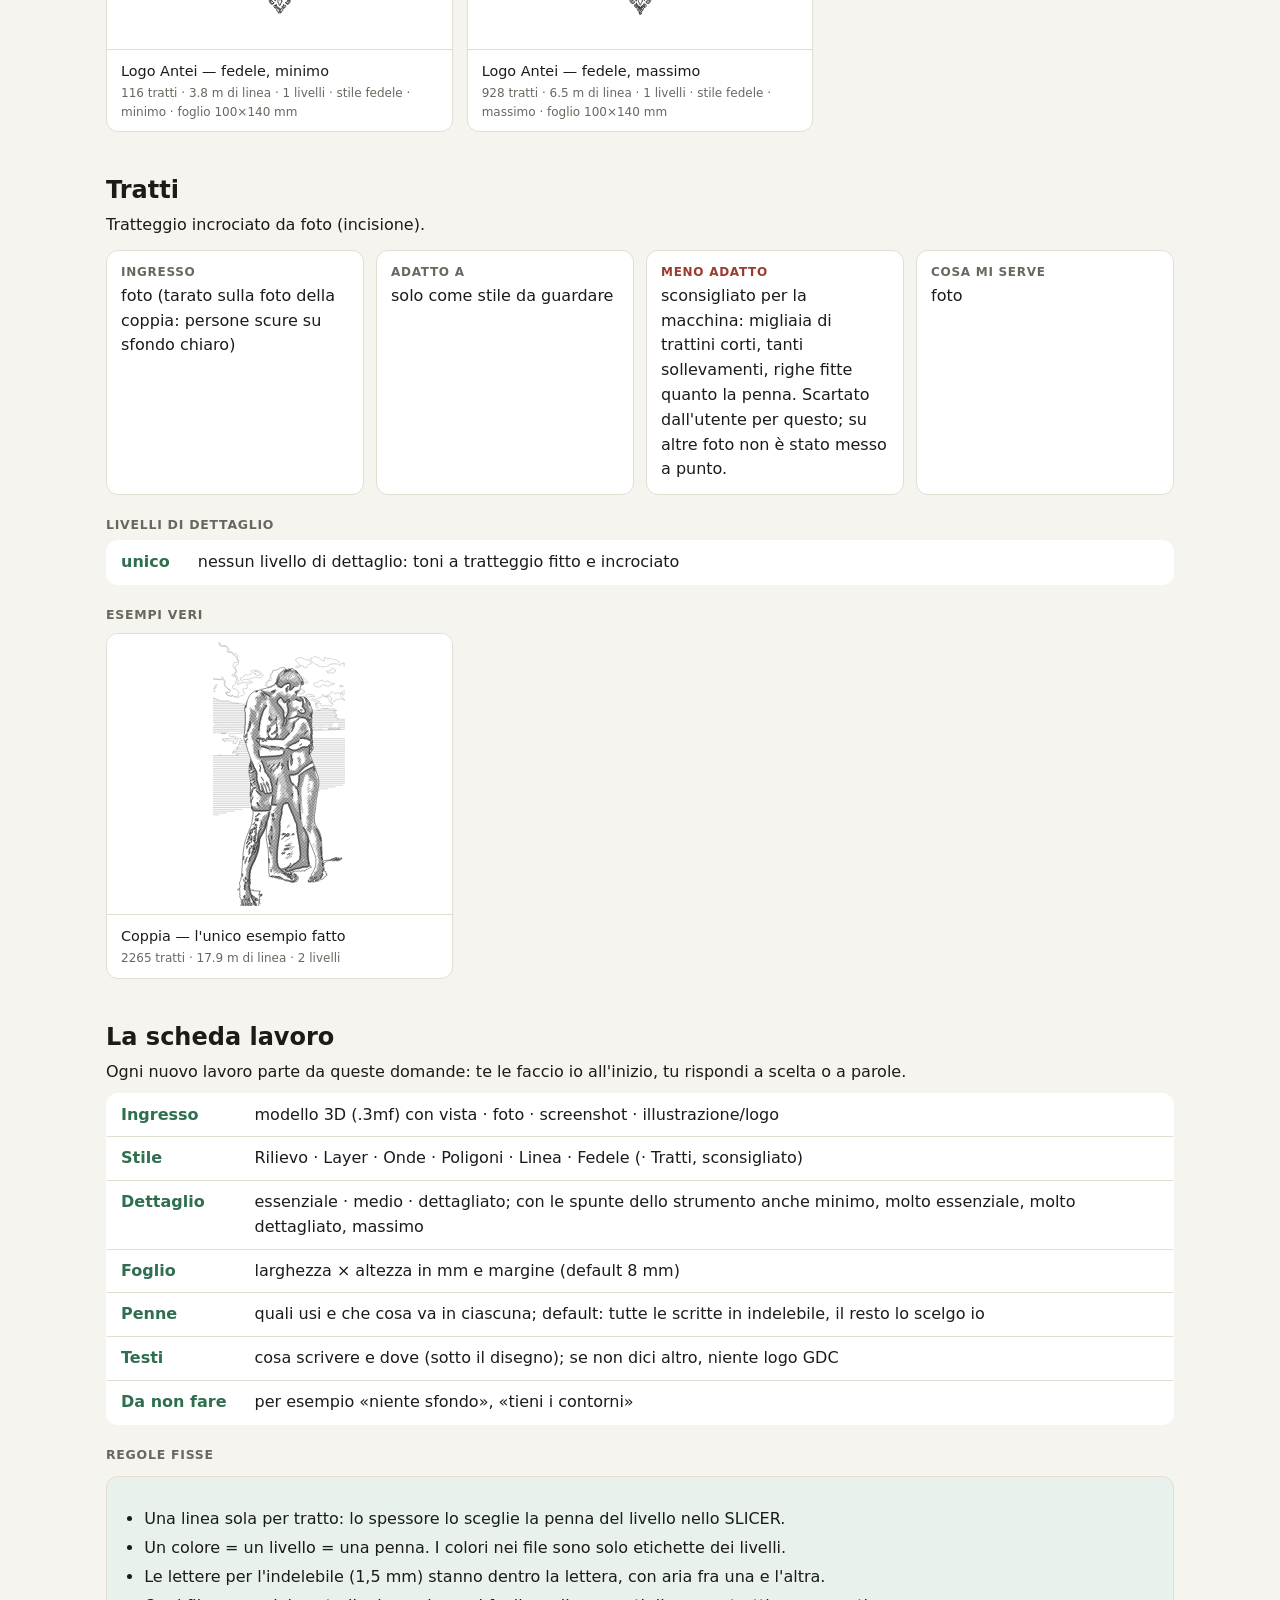
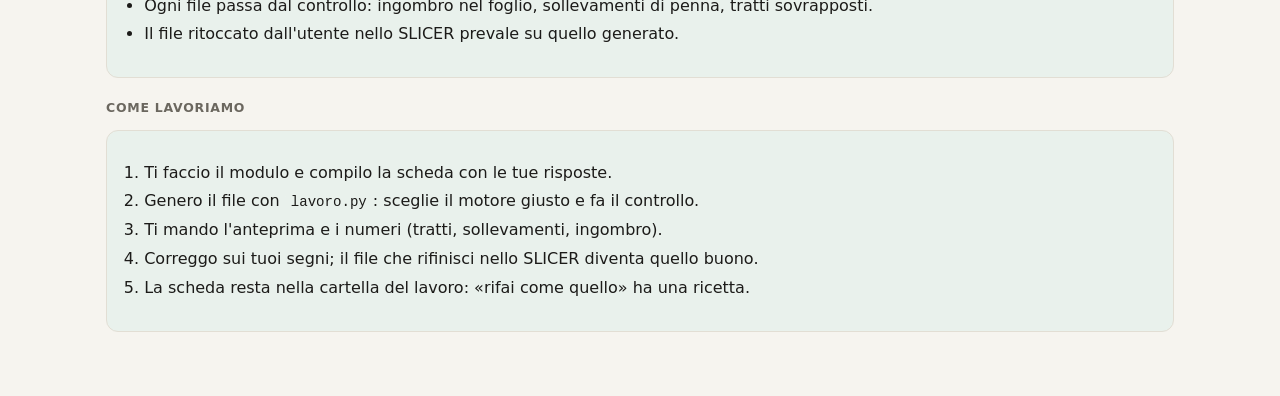
